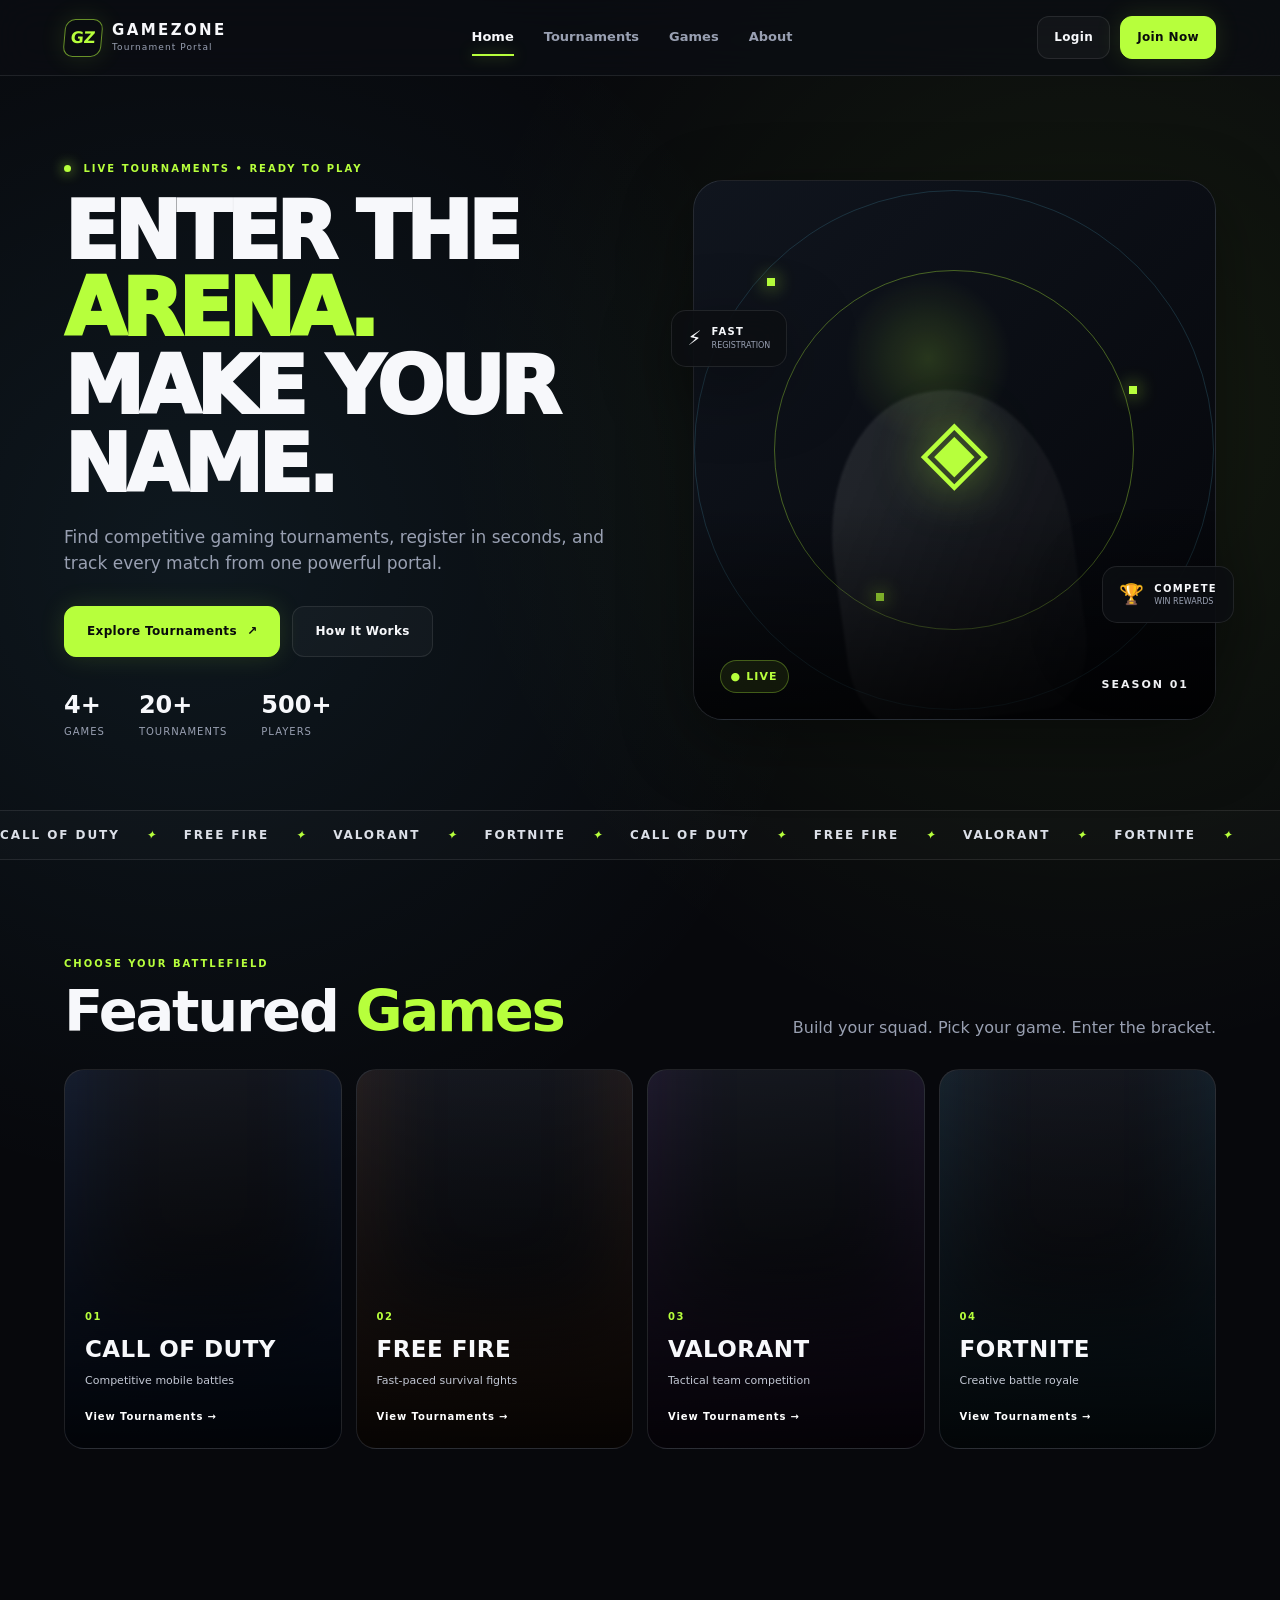
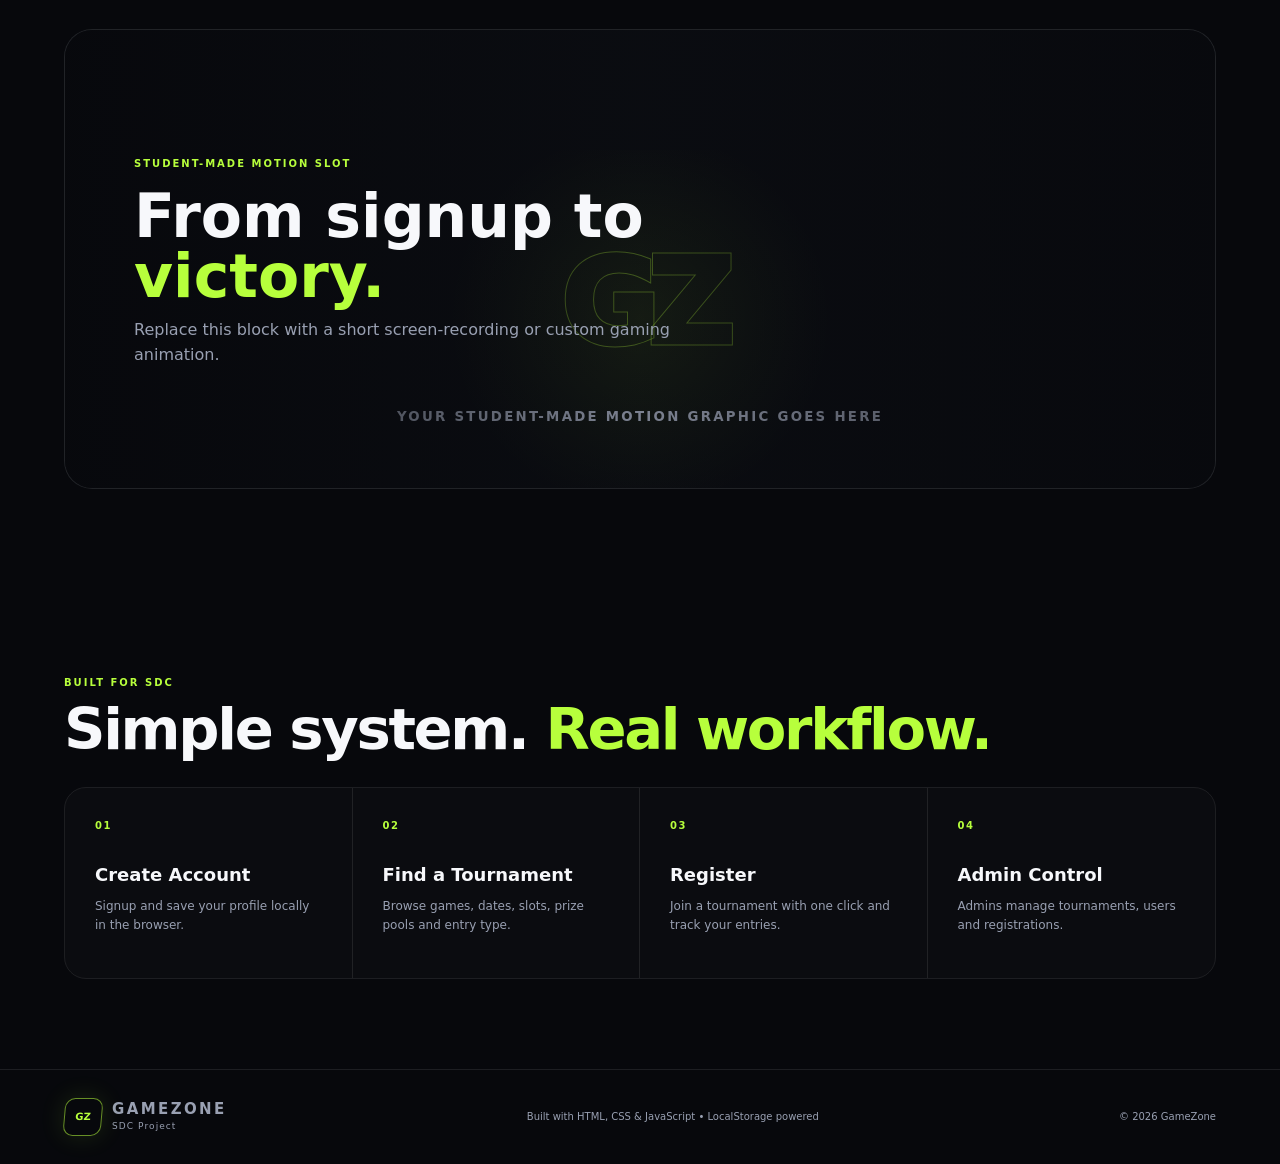
==== index.html @ 3e1efa75 "Gaming Tournament Portel" ====
<!DOCTYPE html>
<html lang="en">
<head>
  <meta charset="UTF-8" />
  <meta name="viewport" content="width=device-width, initial-scale=1.0" />
  <meta name="description" content="GameZone - Gaming Tournament Portal" />
  <title>GameZone | Gaming Tournament Portal</title>
  <link rel="stylesheet" href="css/style.css" />
</head>
<body data-page="home">
  <div class="page-noise"></div>
  <header class="navbar glass-panel">
    <a class="brand" href="index.html" aria-label="GameZone home">
      <span class="brand-mark">GZ</span>
      <span><strong>GAMEZONE</strong><small>Tournament Portal</small></span>
    </a>
    <nav class="nav-links">
      <a href="index.html" class="active">Home</a>
      <a href="login.html">Tournaments</a>
      <a href="#games">Games</a>
      <a href="#about">About</a>
    </nav>
    <div class="nav-actions">
      <a class="btn btn-ghost" href="login.html">Login</a>
      <a class="btn btn-primary" href="signup.html">Join Now</a>
    </div>
    <button class="menu-toggle" id="menuToggle" aria-label="Open menu">☰</button>
  </header>

  <main>
    <section class="hero-section">
      <div class="hero-copy reveal">
        <div class="eyebrow"><span class="live-dot"></span> LIVE TOURNAMENTS • READY TO PLAY</div>
        <h1>ENTER THE <span>ARENA.</span><br />MAKE YOUR NAME.</h1>
        <p>Find competitive gaming tournaments, register in seconds, and track every match from one powerful portal.</p>
        <div class="hero-actions">
          <a class="btn btn-primary btn-lg" href="login.html">Explore Tournaments <span>↗</span></a>
          <a class="btn btn-ghost btn-lg" href="#how-it-works">How It Works</a>
        </div>
        <div class="hero-stats">
          <div><strong>4+</strong><span>Games</span></div>
          <div><strong>20+</strong><span>Tournaments</span></div>
          <div><strong>500+</strong><span>Players</span></div>
        </div>
      </div>

      <div class="hero-visual reveal reveal-delay-1">
        <!-- PHOTO SLOT: Replace assets/images/hero-gaming.jpg with your own gaming artwork -->
        <div class="hero-card">
          <div class="hero-image-slot">
            <img src="assets/images/hero-gaming.jpg" alt="Gaming tournament hero" onerror="this.style.display='none';this.parentElement.classList.add('image-fallback');" />
            <div class="fallback-gamer" aria-hidden="true">
              <div class="energy-ring ring-1"></div><div class="energy-ring ring-2"></div>
              <div class="helmet">◈</div>
              <div class="silhouette"></div>
              <span class="pixel pixel-a"></span><span class="pixel pixel-b"></span><span class="pixel pixel-c"></span>
            </div>
          </div>
          <div class="hero-card-overlay">
            <span class="status-chip">● LIVE</span>
            <span>SEASON 01</span>
          </div>
        </div>
        <div class="floating-badge badge-one">⚡ <span><b>FAST</b><small>REGISTRATION</small></span></div>
        <div class="floating-badge badge-two">🏆 <span><b>COMPETE</b><small>WIN REWARDS</small></span></div>
      </div>
    </section>

    <section class="ticker-section">
      <div class="ticker-track">
        <span>CALL OF DUTY</span><i>✦</i><span>FREE FIRE</span><i>✦</i><span>VALORANT</span><i>✦</i><span>FORTNITE</span><i>✦</i>
        <span>CALL OF DUTY</span><i>✦</i><span>FREE FIRE</span><i>✦</i><span>VALORANT</span><i>✦</i><span>FORTNITE</span><i>✦</i>
      </div>
    </section>

    <section class="section" id="games">
      <div class="section-heading reveal">
        <div><span class="eyebrow">CHOOSE YOUR BATTLEFIELD</span><h2>Featured <span>Games</span></h2></div>
        <p>Build your squad. Pick your game. Enter the bracket.</p>
      </div>
      <div class="game-grid">
        <article class="game-card game-cod reveal">
          <!-- PHOTO SLOT: assets/images/cod.jpg -->
          <img src="assets/images/cod.jpg" alt="Call of Duty" onerror="this.style.display='none'" />
          <div class="game-overlay"></div><div class="game-content"><span>01</span><h3>CALL OF DUTY</h3><p>Competitive mobile battles</p><a href="login.html">View Tournaments →</a></div>
        </article>
        <article class="game-card game-ff reveal reveal-delay-1">
          <!-- PHOTO SLOT: assets/images/free-fire.jpg -->
          <img src="assets/images/free-fire.jpg" alt="Free Fire" onerror="this.style.display='none'" />
          <div class="game-overlay"></div><div class="game-content"><span>02</span><h3>FREE FIRE</h3><p>Fast-paced survival fights</p><a href="login.html">View Tournaments →</a></div>
        </article>
        <article class="game-card game-valo reveal reveal-delay-2">
          <!-- PHOTO SLOT: assets/images/valorant.jpg -->
          <img src="assets/images/valorant.jpg" alt="Valorant" onerror="this.style.display='none'" />
          <div class="game-overlay"></div><div class="game-content"><span>03</span><h3>VALORANT</h3><p>Tactical team competition</p><a href="login.html">View Tournaments →</a></div>
        </article>
        <article class="game-card game-fortnite reveal reveal-delay-3">
          <!-- PHOTO SLOT: assets/images/fortnite.jpg -->
          <img src="assets/images/fortnite.jpg" alt="Fortnite" onerror="this.style.display='none'" />
          <div class="game-overlay"></div><div class="game-content"><span>04</span><h3>FORTNITE</h3><p>Creative battle royale</p><a href="login.html">View Tournaments →</a></div>
        </article>
      </div>
    </section>

    <section class="section video-section" id="how-it-works">
      <div class="video-wrap reveal">
        <!-- VIDEO SLOT: Put your own MP4/WebM in assets/videos/arena-intro.mp4 -->
        <video class="promo-video" autoplay muted loop playsinline poster="assets/images/video-poster.jpg">
          <source src="assets/videos/arena-intro.mp4" type="video/mp4" />
        </video>
        <div class="video-fallback">
          <div class="scan-lines"></div><div class="video-grid-art"><span>GZ</span><small>YOUR STUDENT-MADE MOTION GRAPHIC GOES HERE</small></div>
        </div>
        <div class="video-overlay"></div>
        <div class="video-caption"><span class="eyebrow">STUDENT-MADE MOTION SLOT</span><h2>From signup to <span>victory.</span></h2><p>Replace this block with a short screen-recording or custom gaming animation.</p></div>
      </div>
    </section>

    <section class="section" id="about">
      <div class="section-heading reveal"><div><span class="eyebrow">BUILT FOR SDC</span><h2>Simple system. <span>Real workflow.</span></h2></div></div>
      <div class="workflow-grid">
        <article class="workflow-card reveal"><span>01</span><strong>Create Account</strong><p>Signup and save your profile locally in the browser.</p></article>
        <article class="workflow-card reveal reveal-delay-1"><span>02</span><strong>Find a Tournament</strong><p>Browse games, dates, slots, prize pools and entry type.</p></article>
        <article class="workflow-card reveal reveal-delay-2"><span>03</span><strong>Register</strong><p>Join a tournament with one click and track your entries.</p></article>
        <article class="workflow-card reveal reveal-delay-3"><span>04</span><strong>Admin Control</strong><p>Admins manage tournaments, users and registrations.</p></article>
      </div>
    </section>
  </main>

  <footer class="footer"><div class="brand"><span class="brand-mark">GZ</span><span><strong>GAMEZONE</strong><small>SDC Project</small></span></div><p>Built with HTML, CSS & JavaScript • LocalStorage powered</p><p>© 2026 GameZone</p></footer>
  <script src="js/auth.js"></script>
  <script src="js/tournaments.js"></script>
</body>
</html>
---- css/style.css ----
:root{--bg:#07080c;--panel:#10131a;--panel2:#151924;--line:rgba(255,255,255,.09);--text:#f7f8fb;--muted:#99a0b2;--accent:#b7ff3c;--accent2:#65d6ff;--danger:#ff5b76;--warning:#ffca5c;--shadow:0 20px 70px rgba(0,0,0,.35);--radius:22px}*{box-sizing:border-box;margin:0;padding:0}html{scroll-behavior:smooth}body{font-family:Inter,ui-sans-serif,system-ui,-apple-system,BlinkMacSystemFont,"Segoe UI",sans-serif;background:radial-gradient(circle at 15% 20%,rgba(101,214,255,.08),transparent 26%),radial-gradient(circle at 85% 15%,rgba(183,255,60,.08),transparent 25%),var(--bg);color:var(--text);line-height:1.55;min-height:100vh;overflow-x:hidden}a{color:inherit;text-decoration:none}button,input,select,textarea{font:inherit}.page-noise{position:fixed;inset:0;pointer-events:none;opacity:.035;background-image:radial-gradient(#fff .6px,transparent .6px);background-size:6px 6px;z-index:0}.glass-panel{background:rgba(12,14,20,.74);backdrop-filter:blur(18px);border-bottom:1px solid var(--line)}.navbar{position:sticky;top:0;z-index:50;min-height:76px;padding:0 5vw;display:flex;align-items:center;justify-content:space-between}.brand{display:flex;align-items:center;gap:10px;position:relative;z-index:2}.brand>span:last-child{display:flex;flex-direction:column;line-height:1.05}.brand strong{font-size:15px;letter-spacing:.16em}.brand small{font-size:9px;color:var(--muted);letter-spacing:.12em;margin-top:4px}.brand-mark{width:38px;height:38px;border:1px solid rgba(183,255,60,.55);display:grid;place-items:center;border-radius:10px;color:var(--accent);font-weight:900;box-shadow:0 0 26px rgba(183,255,60,.12);transform:skew(-5deg)}.nav-links{display:flex;gap:30px}.nav-links a,.dashboard-nav nav a{color:var(--muted);font-size:13px;font-weight:700;transition:.25s}.nav-links a:hover,.nav-links a.active,.dashboard-nav nav a:hover,.dashboard-nav nav a.active{color:var(--text)}.nav-links a.active{position:relative}.nav-links a.active:after,.dashboard-nav nav a.active:after{content:"";position:absolute;bottom:-8px;left:0;width:100%;height:2px;background:var(--accent);box-shadow:0 0 14px rgba(183,255,60,.5)}.nav-actions{display:flex;gap:10px}.btn{border:1px solid var(--line);border-radius:12px;padding:11px 16px;display:inline-flex;align-items:center;justify-content:center;gap:10px;font-weight:800;font-size:12px;letter-spacing:.03em;cursor:pointer;transition:transform .2s,box-shadow .2s,border-color .2s,background .2s}.btn:hover{transform:translateY(-2px)}.btn-primary{background:var(--accent);color:#090b0c;border-color:var(--accent);box-shadow:0 0 26px rgba(183,255,60,.13)}.btn-primary:hover{box-shadow:0 12px 35px rgba(183,255,60,.2)}.btn-ghost{background:rgba(255,255,255,.03);color:var(--text)}.btn-ghost:hover{border-color:rgba(255,255,255,.22);background:rgba(255,255,255,.06)}.btn-lg{padding:15px 22px}.btn-full{width:100%}.menu-toggle{display:none;background:none;color:#fff;border:0;font-size:24px}.hero-section{max-width:1400px;margin:auto;padding:85px 5vw 70px;display:grid;grid-template-columns:1.05fr .95fr;gap:50px;align-items:center;min-height:690px}.eyebrow{font-size:10px;font-weight:900;letter-spacing:.2em;color:var(--accent);text-transform:uppercase}.hero-copy h1{font-size:clamp(45px,6.2vw,86px);line-height:.98;letter-spacing:-.055em;margin:16px 0 20px;font-weight:950}.hero-copy h1 span,.section-heading h2 span,.page-title h1 span,.welcome-banner h1 span,.detail-hero h1 span{color:var(--accent)}.hero-copy>p{max-width:600px;color:var(--muted);font-size:17px}.hero-actions{display:flex;gap:12px;margin:30px 0}.hero-stats{display:flex;gap:34px}.hero-stats div{display:flex;flex-direction:column}.hero-stats strong{font-size:24px}.hero-stats span{font-size:10px;color:var(--muted);text-transform:uppercase;letter-spacing:.1em}.live-dot{display:inline-block;width:7px;height:7px;border-radius:50%;background:var(--accent);margin-right:7px;box-shadow:0 0 13px var(--accent);animation:pulse 1.4s infinite}.hero-visual{position:relative}.hero-card{height:540px;border:1px solid var(--line);border-radius:30px;overflow:hidden;position:relative;background:linear-gradient(160deg,#141a24,#08090d);box-shadow:var(--shadow)}.hero-image-slot{height:100%;position:relative;overflow:hidden}.hero-image-slot img{width:100%;height:100%;object-fit:cover;display:block;filter:saturate(.95) contrast(1.1)}.image-fallback{background:radial-gradient(circle at 45% 33%,rgba(183,255,60,.16),transparent 18%),linear-gradient(135deg,#10151e,#05060a)}.fallback-gamer{position:absolute;inset:0;display:grid;place-items:center;overflow:hidden}.silhouette{position:absolute;width:240px;height:330px;border-radius:48% 48% 22% 22%;background:linear-gradient(120deg,rgba(255,255,255,.10),rgba(255,255,255,.015));filter:blur(1px);transform:translateY(105px) rotate(-8deg)}.helmet{font-size:88px;color:var(--accent);filter:drop-shadow(0 0 25px rgba(183,255,60,.65));z-index:2;animation:float 3.6s ease-in-out infinite}.energy-ring{position:absolute;border:1px solid rgba(183,255,60,.35);border-radius:50%;animation:spin 18s linear infinite}.ring-1{width:360px;height:360px}.ring-2{width:520px;height:520px;border-color:rgba(101,214,255,.16);animation-direction:reverse;animation-duration:25s}.pixel{position:absolute;width:8px;height:8px;background:var(--accent);box-shadow:0 0 18px var(--accent);animation:drift 5s infinite}.pixel-a{left:14%;top:18%}.pixel-b{right:15%;top:38%;animation-delay:1s}.pixel-c{left:35%;bottom:22%;animation-delay:2s}.hero-card-overlay{position:absolute;inset:0;display:flex;justify-content:space-between;align-items:flex-end;padding:26px;background:linear-gradient(180deg,transparent 60%,rgba(0,0,0,.75));font-size:11px;letter-spacing:.18em;font-weight:900}.status-chip{padding:7px 10px;border:1px solid rgba(183,255,60,.3);background:rgba(183,255,60,.08);color:var(--accent);border-radius:99px;letter-spacing:.1em}.floating-badge{position:absolute;padding:12px 16px;border:1px solid var(--line);background:rgba(12,14,18,.86);backdrop-filter:blur(14px);border-radius:15px;display:flex;align-items:center;gap:10px;box-shadow:var(--shadow);font-size:20px;animation:float 4s ease-in-out infinite}.floating-badge span{display:flex;flex-direction:column}.floating-badge b{font-size:10px;letter-spacing:.13em}.floating-badge small{font-size:8px;color:var(--muted)}.badge-one{left:-22px;top:24%;animation-delay:.4s}.badge-two{right:-18px;bottom:18%;animation-delay:1s}.ticker-section{border-top:1px solid var(--line);border-bottom:1px solid var(--line);overflow:hidden;background:rgba(255,255,255,.015)}.ticker-track{display:flex;gap:26px;align-items:center;white-space:nowrap;padding:15px 0;animation:ticker 26s linear infinite;font-size:12px;font-weight:900;letter-spacing:.16em;color:#dce0e8}.ticker-track i{color:var(--accent)}.section{max-width:1400px;margin:auto;padding:90px 5vw}.section-heading{display:flex;justify-content:space-between;align-items:end;gap:20px;margin-bottom:28px}.section-heading h2{font-size:clamp(34px,4.5vw,58px);line-height:1;margin-top:8px;letter-spacing:-.04em}.section-heading>p{color:var(--muted);max-width:430px}.game-grid{display:grid;grid-template-columns:repeat(4,1fr);gap:14px}.game-card{min-height:380px;border-radius:20px;border:1px solid var(--line);overflow:hidden;position:relative;background:linear-gradient(160deg,#171a22,#08090d);isolation:isolate}.game-card:before{content:"";position:absolute;inset:-2px;background:linear-gradient(120deg,transparent,rgba(255,255,255,.06),transparent);transform:translateX(-120%);animation:sheen 6s infinite;z-index:0}.game-card img{position:absolute;inset:0;width:100%;height:100%;object-fit:cover;opacity:.55;transition:.5s}.game-card:hover img{transform:scale(1.07);opacity:.75}.game-overlay{position:absolute;inset:0;background:linear-gradient(180deg,rgba(0,0,0,.05),rgba(0,0,0,.85));z-index:1}.game-content{position:absolute;inset:auto 20px 20px;z-index:2}.game-content>span{font-size:10px;color:var(--accent);font-weight:900;letter-spacing:.16em}.game-content h3{font-size:23px;margin-top:4px;letter-spacing:.02em}.game-content p{font-size:11px;color:#c2c7d3;margin:4px 0 14px}.game-content a{font-size:10px;font-weight:900;letter-spacing:.09em;color:#fff}.game-cod{box-shadow:inset 0 -120px 100px rgba(17,99,255,.15)}.game-ff{box-shadow:inset 0 -120px 100px rgba(255,125,40,.14)}.game-valo{box-shadow:inset 0 -120px 100px rgba(185,57,255,.12)}.game-fortnite{box-shadow:inset 0 -120px 100px rgba(54,199,255,.14)}.video-wrap{height:460px;border-radius:28px;position:relative;overflow:hidden;border:1px solid var(--line);background:#0b0d12}.promo-video{position:absolute;inset:0;width:100%;height:100%;object-fit:cover;opacity:.42}.video-fallback{position:absolute;inset:0;display:grid;place-items:center}.video-grid-art{height:100%;width:100%;display:grid;place-items:center;align-content:center;gap:10px;background:radial-gradient(circle,rgba(183,255,60,.08),transparent 32%)}.video-grid-art span{font-size:120px;font-weight:950;letter-spacing:-.1em;color:transparent;-webkit-text-stroke:1px rgba(183,255,60,.35);animation:glitch 2s infinite}.video-grid-art small{letter-spacing:.17em;color:var(--muted);font-weight:800}.video-overlay{position:absolute;inset:0;background:linear-gradient(90deg,rgba(7,8,12,.9),rgba(7,8,12,.2),rgba(7,8,12,.75))}.video-caption{position:absolute;left:6%;top:50%;transform:translateY(-50%);max-width:550px}.video-caption h2{font-size:clamp(36px,5vw,60px);line-height:1;margin:12px 0}.video-caption h2 span{color:var(--accent)}.video-caption p{color:var(--muted)}.workflow-grid{display:grid;grid-template-columns:repeat(4,1fr);border:1px solid var(--line);border-radius:22px;overflow:hidden}.workflow-card{padding:30px;background:rgba(255,255,255,.018);border-right:1px solid var(--line);min-height:190px;transition:.25s}.workflow-card:last-child{border-right:0}.workflow-card:hover{background:rgba(183,255,60,.045)}.workflow-card span{display:block;color:var(--accent);font-size:10px;font-weight:900;letter-spacing:.15em;margin-bottom:28px}.workflow-card strong{display:block;font-size:18px}.workflow-card p{color:var(--muted);font-size:12px;margin-top:8px}.footer{border-top:1px solid var(--line);padding:28px 5vw;display:flex;justify-content:space-between;gap:20px;align-items:center;color:var(--muted);font-size:10px}.reveal{animation:rise .75s both}.reveal-delay-1{animation-delay:.12s}.reveal-delay-2{animation-delay:.22s}.reveal-delay-3{animation-delay:.32s}.back-link{display:inline-flex;gap:7px;color:var(--muted);font-size:12px;font-weight:700;margin-bottom:18px}.back-link:hover{color:#fff}.form-message{min-height:22px;margin-top:10px;font-size:12px}.form-message.success{color:var(--accent)}.form-message.error{color:var(--danger)}
@keyframes pulse{50%{opacity:.35;transform:scale(.7)}}@keyframes float{50%{transform:translateY(-10px)}}@keyframes spin{to{transform:rotate(360deg)}}@keyframes drift{50%{transform:translate(30px,-40px) rotate(90deg);opacity:.35}}@keyframes ticker{to{transform:translateX(-50%)}}@keyframes sheen{50%{transform:translateX(120%)}}@keyframes glitch{0%,100%{transform:translate(0)}20%{transform:translate(2px,-1px)}22%{transform:translate(-2px,1px)}}@keyframes rise{from{opacity:0;transform:translateY(26px)}to{opacity:1;transform:none}}.auth-shell{min-height:100vh;display:grid;grid-template-columns:1.05fr .95fr}.auth-art{padding:35px 6vw;background:radial-gradient(circle at 50% 30%,rgba(183,255,60,.11),transparent 20%),radial-gradient(circle at 15% 75%,rgba(101,214,255,.08),transparent 30%),#0a0c10;position:relative;overflow:hidden;border-right:1px solid var(--line)}.auth-art:before{content:"";position:absolute;inset:0;background:linear-gradient(130deg,transparent 45%,rgba(255,255,255,.04) 45.2%,transparent 45.5%),linear-gradient(40deg,transparent 55%,rgba(255,255,255,.025) 55.2%,transparent 55.4%);background-size:100% 100%;pointer-events:none}.auth-art-copy{position:absolute;left:10%;right:10%;top:50%;transform:translateY(-50%)}.auth-art-copy h1{font-size:clamp(48px,6vw,84px);line-height:.95;letter-spacing:-.06em;margin:14px 0}.auth-art-copy h1 span{color:var(--accent)}.auth-art-copy p{color:var(--muted);max-width:430px}.mini-orbit{width:280px;height:280px;border:1px solid rgba(183,255,60,.18);border-radius:50%;position:absolute;right:0;top:10%;animation:spin 12s linear infinite}.mini-orbit:before,.mini-orbit:after{content:"";position:absolute;border-radius:50%;border:1px solid rgba(101,214,255,.18);inset:30px}.mini-orbit:after{inset:70px}.orbit-dot{position:absolute;width:11px;height:11px;border-radius:50%;background:var(--accent);top:16px;left:50%;box-shadow:0 0 18px var(--accent)}.signup-art .floating-ranks{display:flex;gap:8px;margin-top:24px;flex-wrap:wrap}.floating-ranks span{border:1px solid var(--line);padding:8px 12px;border-radius:99px;font-size:10px;color:#d7dbe5;background:rgba(255,255,255,.03)}.auth-panel{display:grid;place-items:center;padding:40px 6vw;background:rgba(255,255,255,.015)}.auth-panel>.back-link{position:absolute;top:30px;right:5vw}.form-card{width:min(470px,100%);border:1px solid var(--line);background:rgba(16,19,26,.82);padding:38px;border-radius:24px;box-shadow:var(--shadow)}.form-card h2{font-size:36px;line-height:1.1;margin:10px 0 7px}.form-card>p{color:var(--muted);font-size:13px;margin-bottom:25px}.form-card form{display:grid;gap:16px}.form-card label{display:grid;gap:8px;font-size:11px;text-transform:uppercase;letter-spacing:.1em;font-weight:900}.form-card input,.form-card select,.form-card textarea,.filter-bar input,.filter-bar select{width:100%;border:1px solid var(--line);background:#0b0e14;color:#fff;border-radius:11px;padding:13px 14px;outline:none}.form-card input:focus,.filter-bar input:focus,.filter-bar select:focus{border-color:rgba(183,255,60,.6);box-shadow:0 0 0 3px rgba(183,255,60,.06)}.password-wrap{position:relative}.password-wrap input{padding-right:65px}.show-pass{position:absolute;right:8px;top:50%;transform:translateY(-50%);border:0;background:transparent;color:var(--muted);font-size:10px;font-weight:800;cursor:pointer}.form-row{display:flex;justify-content:space-between}.check{display:flex!important;grid-template-columns:auto auto!important;align-items:center;gap:7px!important;text-transform:none!important;letter-spacing:0!important;color:var(--muted)}.check input{width:14px}.divider{display:flex;align-items:center;gap:12px;color:#697181;font-size:9px;letter-spacing:.15em;font-weight:900;margin:26px 0 14px}.divider:before,.divider:after{content:"";height:1px;background:var(--line);flex:1}.demo-box{display:grid;grid-template-columns:1fr 1fr;gap:12px}.demo-box p{font-size:11px!important;margin:0!important;padding:12px;border-radius:12px;background:rgba(255,255,255,.03);border:1px solid var(--line);color:var(--muted)}.demo-box strong{color:#fff}.demo-box a,.switch-text a{color:var(--accent);font-weight:800}.switch-text{margin:18px 0 0!important;text-align:center}.dashboard-nav{position:sticky;top:0;z-index:40;min-height:74px;padding:0 4vw;display:flex;align-items:center;justify-content:space-between;border-bottom:1px solid var(--line);background:rgba(7,8,12,.8);backdrop-filter:blur(15px)}.dashboard-nav nav{display:flex;gap:28px}.dashboard-nav nav a{position:relative;font-size:11px}.dashboard-main{max-width:1400px;margin:auto;padding:48px 4vw 80px}.welcome-banner{padding:34px;border:1px solid var(--line);border-radius:24px;background:linear-gradient(120deg,rgba(183,255,60,.07),rgba(101,214,255,.04));display:flex;align-items:center;justify-content:space-between;gap:30px;overflow:hidden;position:relative}.welcome-banner:after{content:"";position:absolute;width:350px;height:350px;border-radius:50%;right:-150px;top:-180px;border:1px solid rgba(183,255,60,.15);box-shadow:0 0 100px rgba(183,255,60,.04)}.welcome-banner h1{font-size:42px;line-height:1.05;margin:10px 0}.welcome-banner p,.page-title p{color:var(--muted);font-size:13px;max-width:700px}.stat-grid{display:grid;grid-template-columns:repeat(4,1fr);gap:14px;margin:18px 0 45px}.stat-card{padding:24px;border:1px solid var(--line);background:rgba(255,255,255,.018);border-radius:18px}.stat-card span,.profile-meta small{font-size:9px;color:var(--muted);letter-spacing:.15em;font-weight:900}.stat-card strong{display:block;font-size:36px;line-height:1;margin:8px 0}.stat-card small{font-size:11px;color:var(--muted)}.dashboard-section{margin-top:10px}.compact{margin-bottom:20px}.compact h2{font-size:35px}.compact>a{color:var(--accent);font-size:11px;font-weight:800}.page-title{margin-bottom:30px}.page-title h1{font-size:52px;line-height:1;margin:12px 0 8px;letter-spacing:-.04em}.filter-bar{display:grid;grid-template-columns:1fr 200px 160px;gap:12px;margin-bottom:22px}.tournament-grid{display:grid;grid-template-columns:repeat(3,1fr);gap:16px}.tournament-card{border:1px solid var(--line);background:rgba(255,255,255,.02);border-radius:20px;overflow:hidden;transition:.25s;position:relative}.tournament-card:hover{transform:translateY(-5px);border-color:rgba(183,255,60,.2);box-shadow:0 16px 40px rgba(0,0,0,.24)}.tournament-banner{height:150px;position:relative;background:linear-gradient(135deg,#101621,#0a0c12);display:flex;align-items:flex-end;padding:18px}.tournament-banner:after{content:"";position:absolute;inset:0;background:linear-gradient(130deg,rgba(183,255,60,.1),transparent 45%,rgba(101,214,255,.08));animation:sheen 7s infinite}.tournament-banner .game-label{position:relative;z-index:2}.game-label{font-size:11px;font-weight:900;letter-spacing:.15em;color:#fff}.type-chip{position:absolute;right:15px;top:15px;z-index:2;border:1px solid rgba(255,255,255,.16);background:rgba(0,0,0,.25);padding:6px 9px;border-radius:99px;font-size:9px;font-weight:900}.tournament-body{padding:20px}.tournament-body h3{font-size:19px}.tournament-body>p{font-size:11px;color:var(--muted);margin:5px 0 14px;min-height:36px}.tournament-meta{display:grid;grid-template-columns:1fr 1fr;gap:9px;margin-bottom:16px}.tournament-meta div{padding:10px;border-radius:10px;background:rgba(255,255,255,.025)}.tournament-meta small{display:block;font-size:8px;color:var(--muted);text-transform:uppercase;letter-spacing:.1em}.tournament-meta strong{font-size:11px}.card-actions{display:flex;gap:8px}.card-actions .btn{flex:1;padding:10px}.empty-state{border:1px dashed var(--line);padding:55px;text-align:center;border-radius:18px;color:var(--muted);grid-column:1/-1}.detail-page{margin-top:20px}.detail-hero{padding:40px;border-radius:26px;border:1px solid var(--line);background:linear-gradient(120deg,rgba(183,255,60,.08),rgba(101,214,255,.05));display:flex;justify-content:space-between;gap:30px;align-items:end}.detail-hero h1{font-size:52px;line-height:.98;margin:12px 0}.detail-hero p{max-width:680px;color:var(--muted)}.detail-content{display:grid;grid-template-columns:1.3fr .7fr;gap:16px;margin-top:16px}.detail-box{border:1px solid var(--line);border-radius:20px;background:rgba(255,255,255,.018);padding:25px}.detail-box h3{margin-bottom:15px}.detail-grid{display:grid;grid-template-columns:repeat(4,1fr);gap:10px}.detail-grid div{background:#0b0e14;border:1px solid var(--line);padding:15px;border-radius:12px}.detail-grid small{display:block;color:var(--muted);font-size:8px;text-transform:uppercase;letter-spacing:.12em}.detail-grid strong{font-size:13px}.profile-card{display:grid;grid-template-columns:auto 1fr auto;align-items:center;gap:22px;border:1px solid var(--line);background:rgba(255,255,255,.02);padding:30px;border-radius:22px}.avatar{width:76px;height:76px;border-radius:20px;background:rgba(183,255,60,.1);border:1px solid rgba(183,255,60,.25);display:grid;place-items:center;color:var(--accent);font-size:22px;font-weight:900}.profile-card h2{margin:5px 0}.profile-card p{color:var(--muted);font-size:12px}.status-pill{display:inline-block;margin-top:10px;padding:5px 9px;border-radius:99px;font-size:8px;font-weight:900;background:rgba(183,255,60,.1);border:1px solid rgba(183,255,60,.24);color:var(--accent)}.profile-meta{display:flex;gap:30px}.profile-meta div{display:flex;flex-direction:column;gap:4px}.profile-meta strong{font-size:12px}.loading{color:var(--muted);padding:30px}.toast{position:fixed;right:20px;bottom:20px;z-index:100;padding:14px 18px;border-radius:12px;background:#11151d;border:1px solid var(--line);box-shadow:var(--shadow);font-size:12px;animation:rise .3s both}.toast.success{border-color:rgba(183,255,60,.3)}.toast.error{border-color:rgba(255,91,118,.35)}
@media(max-width:1000px){.hero-section{grid-template-columns:1fr}.hero-visual{max-width:720px;width:100%;margin:auto}.game-grid,.workflow-grid{grid-template-columns:repeat(2,1fr)}.tournament-grid{grid-template-columns:repeat(2,1fr)}.auth-shell{grid-template-columns:1fr}.auth-art{display:none}.auth-panel{min-height:100vh}.dashboard-nav nav{gap:16px}.stat-grid{grid-template-columns:repeat(2,1fr)}.detail-content{grid-template-columns:1fr}.profile-card{grid-template-columns:auto 1fr}.profile-meta{grid-column:1/-1}}
@media(max-width:720px){.navbar{padding:0 18px}.nav-links,.nav-actions{display:none}.menu-toggle{display:block}.hero-section,.section{padding-left:18px;padding-right:18px}.hero-section{padding-top:55px}.hero-card{height:420px}.badge-one{left:-6px}.badge-two{right:-6px}.game-grid,.workflow-grid,.tournament-grid{grid-template-columns:1fr}.workflow-card{border-right:0;border-bottom:1px solid var(--line)}.workflow-card:last-child{border-bottom:0}.section-heading,.welcome-banner,.detail-hero{align-items:flex-start;flex-direction:column}.footer{align-items:flex-start;flex-direction:column}.dashboard-nav{padding:0 16px}.dashboard-nav nav{display:none}.dashboard-main{padding:30px 16px 60px}.welcome-banner h1,.detail-hero h1,.page-title h1{font-size:37px}.filter-bar{grid-template-columns:1fr}.stat-grid{grid-template-columns:1fr 1fr}.detail-grid{grid-template-columns:1fr 1fr}.demo-box{grid-template-columns:1fr}.form-card{padding:26px 20px}.profile-card{grid-template-columns:auto 1fr}.profile-meta{gap:15px;flex-wrap:wrap}.auth-panel>.back-link{right:18px}}
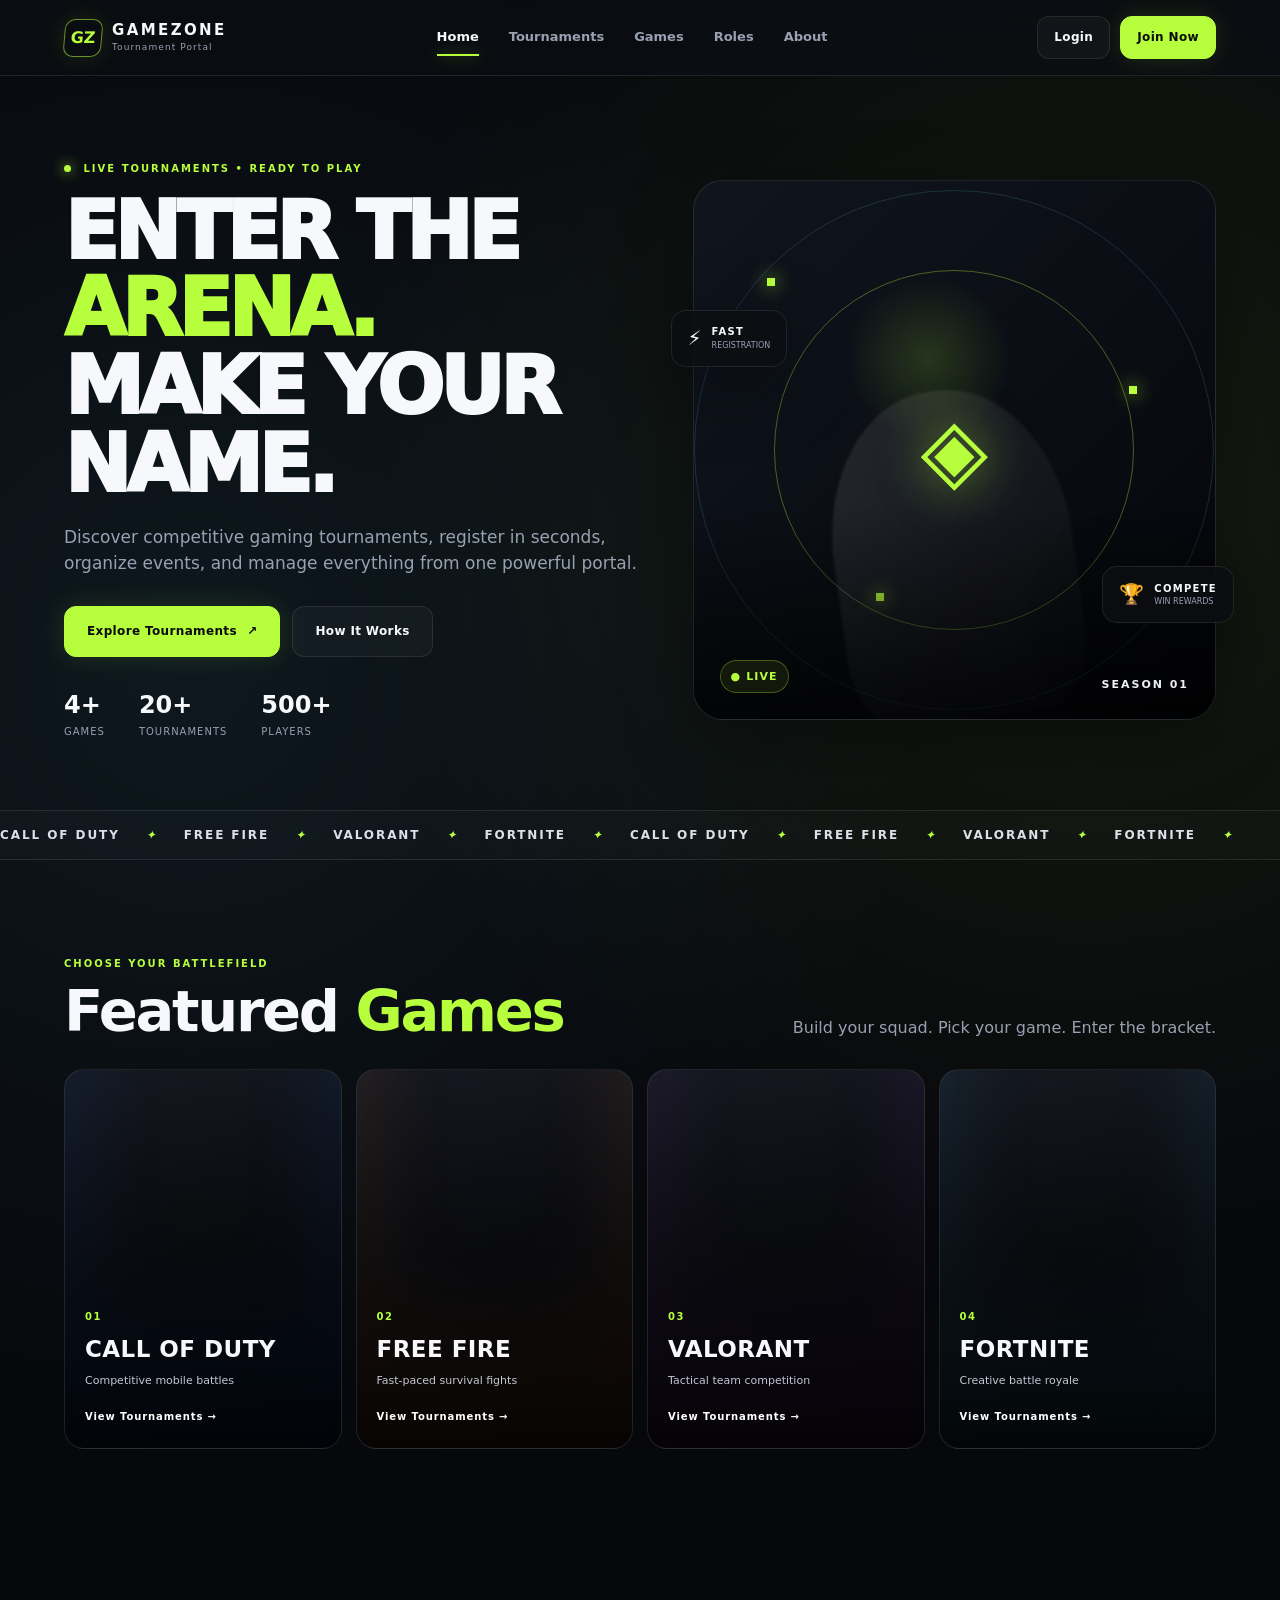
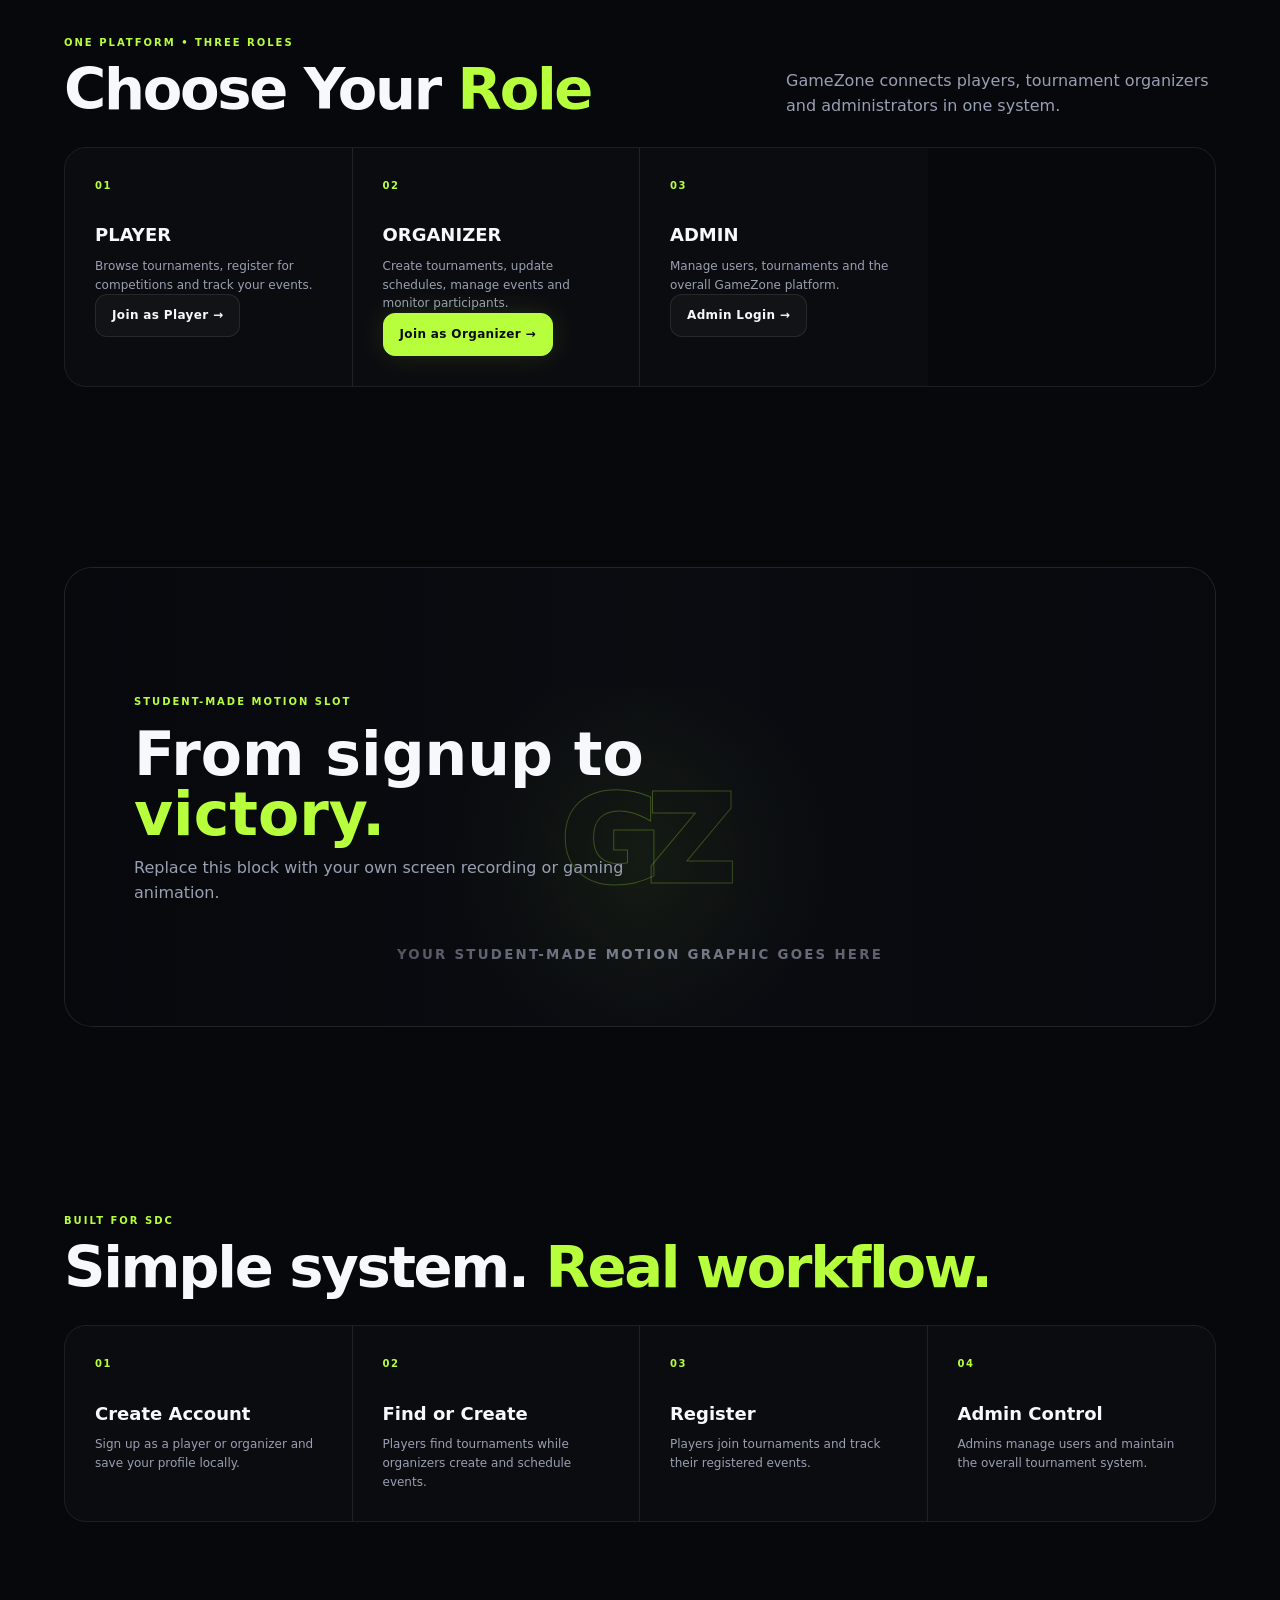
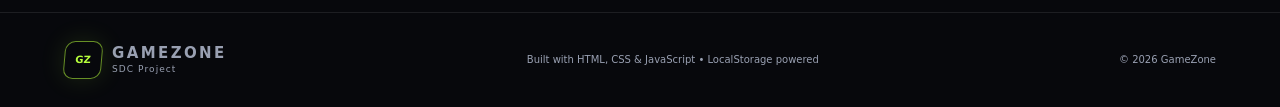
==== commit abe8ee25: "Updated gaming portal" ====
--- a/index.html
+++ b/index.html
@@ -1,134 +1,855 @@
 <!DOCTYPE html>
 <html lang="en">
+
 <head>
-  <meta charset="UTF-8" />
-  <meta name="viewport" content="width=device-width, initial-scale=1.0" />
-  <meta name="description" content="GameZone - Gaming Tournament Portal" />
-  <title>GameZone | Gaming Tournament Portal</title>
-  <link rel="stylesheet" href="css/style.css" />
+    <meta charset="UTF-8">
+    <meta name="viewport" content="width=device-width, initial-scale=1.0">
+
+    <meta
+        name="description"
+        content="GameZone - Gaming Tournament Portal for Players, Organizers and Admins"
+    >
+
+    <title>GameZone </title>
+
+    <link rel="stylesheet" href="css/style.css">
 </head>
+
 <body data-page="home">
-  <div class="page-noise"></div>
-  <header class="navbar glass-panel">
-    <a class="brand" href="index.html" aria-label="GameZone home">
-      <span class="brand-mark">GZ</span>
-      <span><strong>GAMEZONE</strong><small>Tournament Portal</small></span>
+
+<div class="page-noise"></div>
+
+
+<!-- =========================================
+     NAVBAR
+     ========================================= -->
+
+<header class="navbar glass-panel">
+
+    <a
+        class="brand"
+        href="index.html"
+        aria-label="GameZone home"
+    >
+
+        <span class="brand-mark">
+            GZ
+        </span>
+
+        <span>
+            <strong>GAMEZONE</strong>
+            <small>Tournament Portal</small>
+        </span>
+
     </a>
+
+
     <nav class="nav-links">
-      <a href="index.html" class="active">Home</a>
-      <a href="login.html">Tournaments</a>
-      <a href="#games">Games</a>
-      <a href="#about">About</a>
+
+        <a
+            href="index.html"
+            class="active"
+        >
+            Home
+        </a>
+
+        <a href="login.html">
+            Tournaments
+        </a>
+
+        <a href="#games">
+            Games
+        </a>
+
+        <a href="#roles">
+            Roles
+        </a>
+
+        <a href="#about">
+            About
+        </a>
+
     </nav>
+
+
     <div class="nav-actions">
-      <a class="btn btn-ghost" href="login.html">Login</a>
-      <a class="btn btn-primary" href="signup.html">Join Now</a>
-    </div>
-    <button class="menu-toggle" id="menuToggle" aria-label="Open menu">☰</button>
-  </header>
-
-  <main>
-    <section class="hero-section">
-      <div class="hero-copy reveal">
-        <div class="eyebrow"><span class="live-dot"></span> LIVE TOURNAMENTS • READY TO PLAY</div>
-        <h1>ENTER THE <span>ARENA.</span><br />MAKE YOUR NAME.</h1>
-        <p>Find competitive gaming tournaments, register in seconds, and track every match from one powerful portal.</p>
+
+        <a
+            class="btn btn-ghost"
+            href="login.html"
+        >
+            Login
+        </a>
+
+        <a
+            class="btn btn-primary"
+            href="signup.html"
+        >
+            Join Now
+        </a>
+
+    </div>
+
+
+    <button
+        class="menu-toggle"
+        id="menuToggle"
+        aria-label="Open menu"
+    >
+        ☰
+    </button>
+
+</header>
+
+
+<main>
+
+
+<!-- =========================================
+     HERO
+     ========================================= -->
+
+<section class="hero-section">
+
+    <div class="hero-copy reveal">
+
+        <div class="eyebrow">
+
+            <span class="live-dot"></span>
+
+            LIVE TOURNAMENTS • READY TO PLAY
+
+        </div>
+
+
+        <h1>
+
+            ENTER THE
+            <span>ARENA.</span>
+
+            <br>
+
+            MAKE YOUR NAME.
+
+        </h1>
+
+
+        <p>
+
+            Discover competitive gaming tournaments,
+            register in seconds, organize events,
+            and manage everything from one powerful portal.
+
+        </p>
+
+
         <div class="hero-actions">
-          <a class="btn btn-primary btn-lg" href="login.html">Explore Tournaments <span>↗</span></a>
-          <a class="btn btn-ghost btn-lg" href="#how-it-works">How It Works</a>
-        </div>
+
+            <a
+                class="btn btn-primary btn-lg"
+                href="login.html"
+            >
+                Explore Tournaments
+                <span>↗</span>
+            </a>
+
+
+            <a
+                class="btn btn-ghost btn-lg"
+                href="#how-it-works"
+            >
+                How It Works
+            </a>
+
+        </div>
+
+
         <div class="hero-stats">
-          <div><strong>4+</strong><span>Games</span></div>
-          <div><strong>20+</strong><span>Tournaments</span></div>
-          <div><strong>500+</strong><span>Players</span></div>
-        </div>
-      </div>
-
-      <div class="hero-visual reveal reveal-delay-1">
-        <!-- PHOTO SLOT: Replace assets/images/hero-gaming.jpg with your own gaming artwork -->
+
+            <div>
+
+                <strong>4+</strong>
+
+                <span>
+                    Games
+                </span>
+
+            </div>
+
+
+            <div>
+
+                <strong>20+</strong>
+
+                <span>
+                    Tournaments
+                </span>
+
+            </div>
+
+
+            <div>
+
+                <strong>500+</strong>
+
+                <span>
+                    Players
+                </span>
+
+            </div>
+
+        </div>
+
+    </div>
+
+
+
+    <!-- =====================================
+         HERO IMAGE
+         ===================================== -->
+
+    <div class="hero-visual reveal reveal-delay-1">
+
         <div class="hero-card">
-          <div class="hero-image-slot">
-            <img src="assets/images/hero-gaming.jpg" alt="Gaming tournament hero" onerror="this.style.display='none';this.parentElement.classList.add('image-fallback');" />
-            <div class="fallback-gamer" aria-hidden="true">
-              <div class="energy-ring ring-1"></div><div class="energy-ring ring-2"></div>
-              <div class="helmet">◈</div>
-              <div class="silhouette"></div>
-              <span class="pixel pixel-a"></span><span class="pixel pixel-b"></span><span class="pixel pixel-c"></span>
-            </div>
-          </div>
-          <div class="hero-card-overlay">
-            <span class="status-chip">● LIVE</span>
-            <span>SEASON 01</span>
-          </div>
-        </div>
-        <div class="floating-badge badge-one">⚡ <span><b>FAST</b><small>REGISTRATION</small></span></div>
-        <div class="floating-badge badge-two">🏆 <span><b>COMPETE</b><small>WIN REWARDS</small></span></div>
-      </div>
-    </section>
-
-    <section class="ticker-section">
-      <div class="ticker-track">
-        <span>CALL OF DUTY</span><i>✦</i><span>FREE FIRE</span><i>✦</i><span>VALORANT</span><i>✦</i><span>FORTNITE</span><i>✦</i>
-        <span>CALL OF DUTY</span><i>✦</i><span>FREE FIRE</span><i>✦</i><span>VALORANT</span><i>✦</i><span>FORTNITE</span><i>✦</i>
-      </div>
-    </section>
-
-    <section class="section" id="games">
-      <div class="section-heading reveal">
-        <div><span class="eyebrow">CHOOSE YOUR BATTLEFIELD</span><h2>Featured <span>Games</span></h2></div>
-        <p>Build your squad. Pick your game. Enter the bracket.</p>
-      </div>
-      <div class="game-grid">
+
+            <div class="hero-image-slot">
+
+                <!--
+                    PHOTO:
+                    assets/images/hero-gaming.jpg
+                -->
+
+                <img
+                    src="assets/images/hero-gaming.jpg"
+                    alt="Gaming tournament hero"
+                    onerror="this.style.display='none';this.parentElement.classList.add('image-fallback');"
+                >
+
+
+                <div
+                    class="fallback-gamer"
+                    aria-hidden="true"
+                >
+
+                    <div class="energy-ring ring-1"></div>
+
+                    <div class="energy-ring ring-2"></div>
+
+                    <div class="helmet">
+                        ◈
+                    </div>
+
+                    <div class="silhouette"></div>
+
+                    <span class="pixel pixel-a"></span>
+                    <span class="pixel pixel-b"></span>
+                    <span class="pixel pixel-c"></span>
+
+                </div>
+
+            </div>
+
+
+            <div class="hero-card-overlay">
+
+                <span class="status-chip">
+                    ● LIVE
+                </span>
+
+                <span>
+                    SEASON 01
+                </span>
+
+            </div>
+
+        </div>
+
+
+        <div class="floating-badge badge-one">
+
+            ⚡
+
+            <span>
+                <b>FAST</b>
+                <small>REGISTRATION</small>
+            </span>
+
+        </div>
+
+
+        <div class="floating-badge badge-two">
+
+            🏆
+
+            <span>
+                <b>COMPETE</b>
+                <small>WIN REWARDS</small>
+            </span>
+
+        </div>
+
+    </div>
+
+</section>
+
+
+
+<!-- =========================================
+     TICKER
+     ========================================= -->
+
+<section class="ticker-section">
+
+    <div class="ticker-track">
+
+        <span>CALL OF DUTY</span>
+        <i>✦</i>
+
+        <span>FREE FIRE</span>
+        <i>✦</i>
+
+        <span>VALORANT</span>
+        <i>✦</i>
+
+        <span>FORTNITE</span>
+        <i>✦</i>
+
+        <span>CALL OF DUTY</span>
+        <i>✦</i>
+
+        <span>FREE FIRE</span>
+        <i>✦</i>
+
+        <span>VALORANT</span>
+        <i>✦</i>
+
+        <span>FORTNITE</span>
+        <i>✦</i>
+
+    </div>
+
+</section>
+
+
+
+<!-- =========================================
+     GAMES
+     ========================================= -->
+
+<section
+    class="section"
+    id="games"
+>
+
+    <div class="section-heading reveal">
+
+        <div>
+
+            <span class="eyebrow">
+                CHOOSE YOUR BATTLEFIELD
+            </span>
+
+            <h2>
+                Featured
+                <span>Games</span>
+            </h2>
+
+        </div>
+
+
+        <p>
+            Build your squad. Pick your game.
+            Enter the bracket.
+        </p>
+
+    </div>
+
+
+    <div class="game-grid">
+
+
         <article class="game-card game-cod reveal">
-          <!-- PHOTO SLOT: assets/images/cod.jpg -->
-          <img src="assets/images/cod.jpg" alt="Call of Duty" onerror="this.style.display='none'" />
-          <div class="game-overlay"></div><div class="game-content"><span>01</span><h3>CALL OF DUTY</h3><p>Competitive mobile battles</p><a href="login.html">View Tournaments →</a></div>
-        </article>
+
+            <!-- PHOTO: assets/images/cod.jpg -->
+
+            <img
+                src="assets/images/cod.jpg"
+                alt="Call of Duty"
+                onerror="this.style.display='none'"
+            >
+
+            <div class="game-overlay"></div>
+
+
+            <div class="game-content">
+
+                <span>01</span>
+
+                <h3>
+                    CALL OF DUTY
+                </h3>
+
+                <p>
+                    Competitive mobile battles
+                </p>
+
+                <a href="login.html">
+                    View Tournaments →
+                </a>
+
+            </div>
+
+        </article>
+
+
+
         <article class="game-card game-ff reveal reveal-delay-1">
-          <!-- PHOTO SLOT: assets/images/free-fire.jpg -->
-          <img src="assets/images/free-fire.jpg" alt="Free Fire" onerror="this.style.display='none'" />
-          <div class="game-overlay"></div><div class="game-content"><span>02</span><h3>FREE FIRE</h3><p>Fast-paced survival fights</p><a href="login.html">View Tournaments →</a></div>
-        </article>
+
+            <!-- PHOTO: assets/images/free-fire.jpg -->
+
+            <img
+                src="assets/images/free-fire.jpg"
+                alt="Free Fire"
+                onerror="this.style.display='none'"
+            >
+
+            <div class="game-overlay"></div>
+
+
+            <div class="game-content">
+
+                <span>02</span>
+
+                <h3>
+                    FREE FIRE
+                </h3>
+
+                <p>
+                    Fast-paced survival fights
+                </p>
+
+                <a href="login.html">
+                    View Tournaments →
+                </a>
+
+            </div>
+
+        </article>
+
+
+
         <article class="game-card game-valo reveal reveal-delay-2">
-          <!-- PHOTO SLOT: assets/images/valorant.jpg -->
-          <img src="assets/images/valorant.jpg" alt="Valorant" onerror="this.style.display='none'" />
-          <div class="game-overlay"></div><div class="game-content"><span>03</span><h3>VALORANT</h3><p>Tactical team competition</p><a href="login.html">View Tournaments →</a></div>
-        </article>
+
+            <!-- PHOTO: assets/images/valorant.jpg -->
+
+            <img
+                src="assets/images/valorant.jpg"
+                alt="Valorant"
+                onerror="this.style.display='none'"
+            >
+
+            <div class="game-overlay"></div>
+
+
+            <div class="game-content">
+
+                <span>03</span>
+
+                <h3>
+                    VALORANT
+                </h3>
+
+                <p>
+                    Tactical team competition
+                </p>
+
+                <a href="login.html">
+                    View Tournaments →
+                </a>
+
+            </div>
+
+        </article>
+
+
+
         <article class="game-card game-fortnite reveal reveal-delay-3">
-          <!-- PHOTO SLOT: assets/images/fortnite.jpg -->
-          <img src="assets/images/fortnite.jpg" alt="Fortnite" onerror="this.style.display='none'" />
-          <div class="game-overlay"></div><div class="game-content"><span>04</span><h3>FORTNITE</h3><p>Creative battle royale</p><a href="login.html">View Tournaments →</a></div>
-        </article>
-      </div>
-    </section>
-
-    <section class="section video-section" id="how-it-works">
-      <div class="video-wrap reveal">
-        <!-- VIDEO SLOT: Put your own MP4/WebM in assets/videos/arena-intro.mp4 -->
-        <video class="promo-video" autoplay muted loop playsinline poster="assets/images/video-poster.jpg">
-          <source src="assets/videos/arena-intro.mp4" type="video/mp4" />
+
+            <!-- PHOTO: assets/images/fortnite.jpg -->
+
+            <img
+                src="assets/images/fortnite.jpg"
+                alt="Fortnite"
+                onerror="this.style.display='none'"
+            >
+
+            <div class="game-overlay"></div>
+
+
+            <div class="game-content">
+
+                <span>04</span>
+
+                <h3>
+                    FORTNITE
+                </h3>
+
+                <p>
+                    Creative battle royale
+                </p>
+
+                <a href="login.html">
+                    View Tournaments →
+                </a>
+
+            </div>
+
+        </article>
+
+
+    </div>
+
+</section>
+
+
+
+<!-- =========================================
+     ROLES
+     ========================================= -->
+
+<section
+    class="section"
+    id="roles"
+>
+
+    <div class="section-heading reveal">
+
+        <div>
+
+            <span class="eyebrow">
+                ONE PLATFORM • THREE ROLES
+            </span>
+
+            <h2>
+                Choose Your
+                <span>Role</span>
+            </h2>
+
+        </div>
+
+
+        <p>
+            GameZone connects players, tournament
+            organizers and administrators in one system.
+        </p>
+
+    </div>
+
+
+    <div class="workflow-grid">
+
+
+        <article class="workflow-card reveal">
+
+            <span>01</span>
+
+            <strong>
+                PLAYER
+            </strong>
+
+            <p>
+                Browse tournaments, register for
+                competitions and track your events.
+            </p>
+
+            <a
+                href="signup.html"
+                class="btn btn-ghost"
+            >
+                Join as Player →
+            </a>
+
+        </article>
+
+
+
+        <article class="workflow-card reveal reveal-delay-1">
+
+            <span>02</span>
+
+            <strong>
+                ORGANIZER
+            </strong>
+
+            <p>
+                Create tournaments, update schedules,
+                manage events and monitor participants.
+            </p>
+
+            <a
+                href="signup.html?role=organizer"
+                class="btn btn-primary"
+            >
+                Join as Organizer →
+            </a>
+
+        </article>
+
+
+
+        <article class="workflow-card reveal reveal-delay-2">
+
+            <span>03</span>
+
+            <strong>
+                ADMIN
+            </strong>
+
+            <p>
+                Manage users, tournaments and the
+                overall GameZone platform.
+            </p>
+
+            <a
+                href="login.html"
+                class="btn btn-ghost"
+            >
+                Admin Login →
+            </a>
+
+        </article>
+
+
+    </div>
+
+</section>
+
+
+
+<!-- =========================================
+     VIDEO
+     ========================================= -->
+
+<section
+    class="section video-section"
+    id="how-it-works"
+>
+
+    <div class="video-wrap reveal">
+
+        <!--
+            VIDEO:
+            assets/videos/arena-intro.mp4
+        -->
+
+        <video
+            class="promo-video"
+            autoplay
+            muted
+            loop
+            playsinline
+            poster="assets/images/video-poster.jpg"
+        >
+
+            <source
+                src="assets/videos/arena-intro.mp4"
+                type="video/mp4"
+            >
+
         </video>
+
+
         <div class="video-fallback">
-          <div class="scan-lines"></div><div class="video-grid-art"><span>GZ</span><small>YOUR STUDENT-MADE MOTION GRAPHIC GOES HERE</small></div>
-        </div>
+
+            <div class="scan-lines"></div>
+
+            <div class="video-grid-art">
+
+                <span>
+                    GZ
+                </span>
+
+                <small>
+                    YOUR STUDENT-MADE MOTION GRAPHIC GOES HERE
+                </small>
+
+            </div>
+
+        </div>
+
+
         <div class="video-overlay"></div>
-        <div class="video-caption"><span class="eyebrow">STUDENT-MADE MOTION SLOT</span><h2>From signup to <span>victory.</span></h2><p>Replace this block with a short screen-recording or custom gaming animation.</p></div>
-      </div>
-    </section>
-
-    <section class="section" id="about">
-      <div class="section-heading reveal"><div><span class="eyebrow">BUILT FOR SDC</span><h2>Simple system. <span>Real workflow.</span></h2></div></div>
-      <div class="workflow-grid">
-        <article class="workflow-card reveal"><span>01</span><strong>Create Account</strong><p>Signup and save your profile locally in the browser.</p></article>
-        <article class="workflow-card reveal reveal-delay-1"><span>02</span><strong>Find a Tournament</strong><p>Browse games, dates, slots, prize pools and entry type.</p></article>
-        <article class="workflow-card reveal reveal-delay-2"><span>03</span><strong>Register</strong><p>Join a tournament with one click and track your entries.</p></article>
-        <article class="workflow-card reveal reveal-delay-3"><span>04</span><strong>Admin Control</strong><p>Admins manage tournaments, users and registrations.</p></article>
-      </div>
-    </section>
-  </main>
-
-  <footer class="footer"><div class="brand"><span class="brand-mark">GZ</span><span><strong>GAMEZONE</strong><small>SDC Project</small></span></div><p>Built with HTML, CSS & JavaScript • LocalStorage powered</p><p>© 2026 GameZone</p></footer>
-  <script src="js/auth.js"></script>
-  <script src="js/tournaments.js"></script>
+
+
+        <div class="video-caption">
+
+            <span class="eyebrow">
+                STUDENT-MADE MOTION SLOT
+            </span>
+
+            <h2>
+                From signup to
+                <span>victory.</span>
+            </h2>
+
+            <p>
+                Replace this block with your own
+                screen recording or gaming animation.
+            </p>
+
+        </div>
+
+    </div>
+
+</section>
+
+
+
+<!-- =========================================
+     HOW IT WORKS
+     ========================================= -->
+
+<section
+    class="section"
+    id="about"
+>
+
+    <div class="section-heading reveal">
+
+        <div>
+
+            <span class="eyebrow">
+                BUILT FOR SDC
+            </span>
+
+            <h2>
+                Simple system.
+                <span>Real workflow.</span>
+            </h2>
+
+        </div>
+
+    </div>
+
+
+    <div class="workflow-grid">
+
+        <article class="workflow-card reveal">
+
+            <span>01</span>
+
+            <strong>
+                Create Account
+            </strong>
+
+            <p>
+                Sign up as a player or organizer
+                and save your profile locally.
+            </p>
+
+        </article>
+
+
+        <article class="workflow-card reveal reveal-delay-1">
+
+            <span>02</span>
+
+            <strong>
+                Find or Create
+            </strong>
+
+            <p>
+                Players find tournaments while
+                organizers create and schedule events.
+            </p>
+
+        </article>
+
+
+        <article class="workflow-card reveal reveal-delay-2">
+
+            <span>03</span>
+
+            <strong>
+                Register
+            </strong>
+
+            <p>
+                Players join tournaments and
+                track their registered events.
+            </p>
+
+        </article>
+
+
+        <article class="workflow-card reveal reveal-delay-3">
+
+            <span>04</span>
+
+            <strong>
+                Admin Control
+            </strong>
+
+            <p>
+                Admins manage users and maintain
+                the overall tournament system.
+            </p>
+
+        </article>
+
+    </div>
+
+</section>
+
+
+</main>
+
+
+
+<!-- =========================================
+     FOOTER
+     ========================================= -->
+
+<footer class="footer">
+
+    <div class="brand">
+
+        <span class="brand-mark">
+            GZ
+        </span>
+
+        <span>
+
+            <strong>
+                GAMEZONE
+            </strong>
+
+            <small>
+                SDC Project
+            </small>
+
+        </span>
+
+    </div>
+
+
+    <p>
+        Built with HTML, CSS & JavaScript
+        • LocalStorage powered
+    </p>
+
+
+    <p>
+        © 2026 GameZone
+    </p>
+
+</footer>
+
+
+
+<script src="js/auth.js"></script>
+<script src="js/tournaments.js"></script>
+
 </body>
-</html>
+
+</html>
